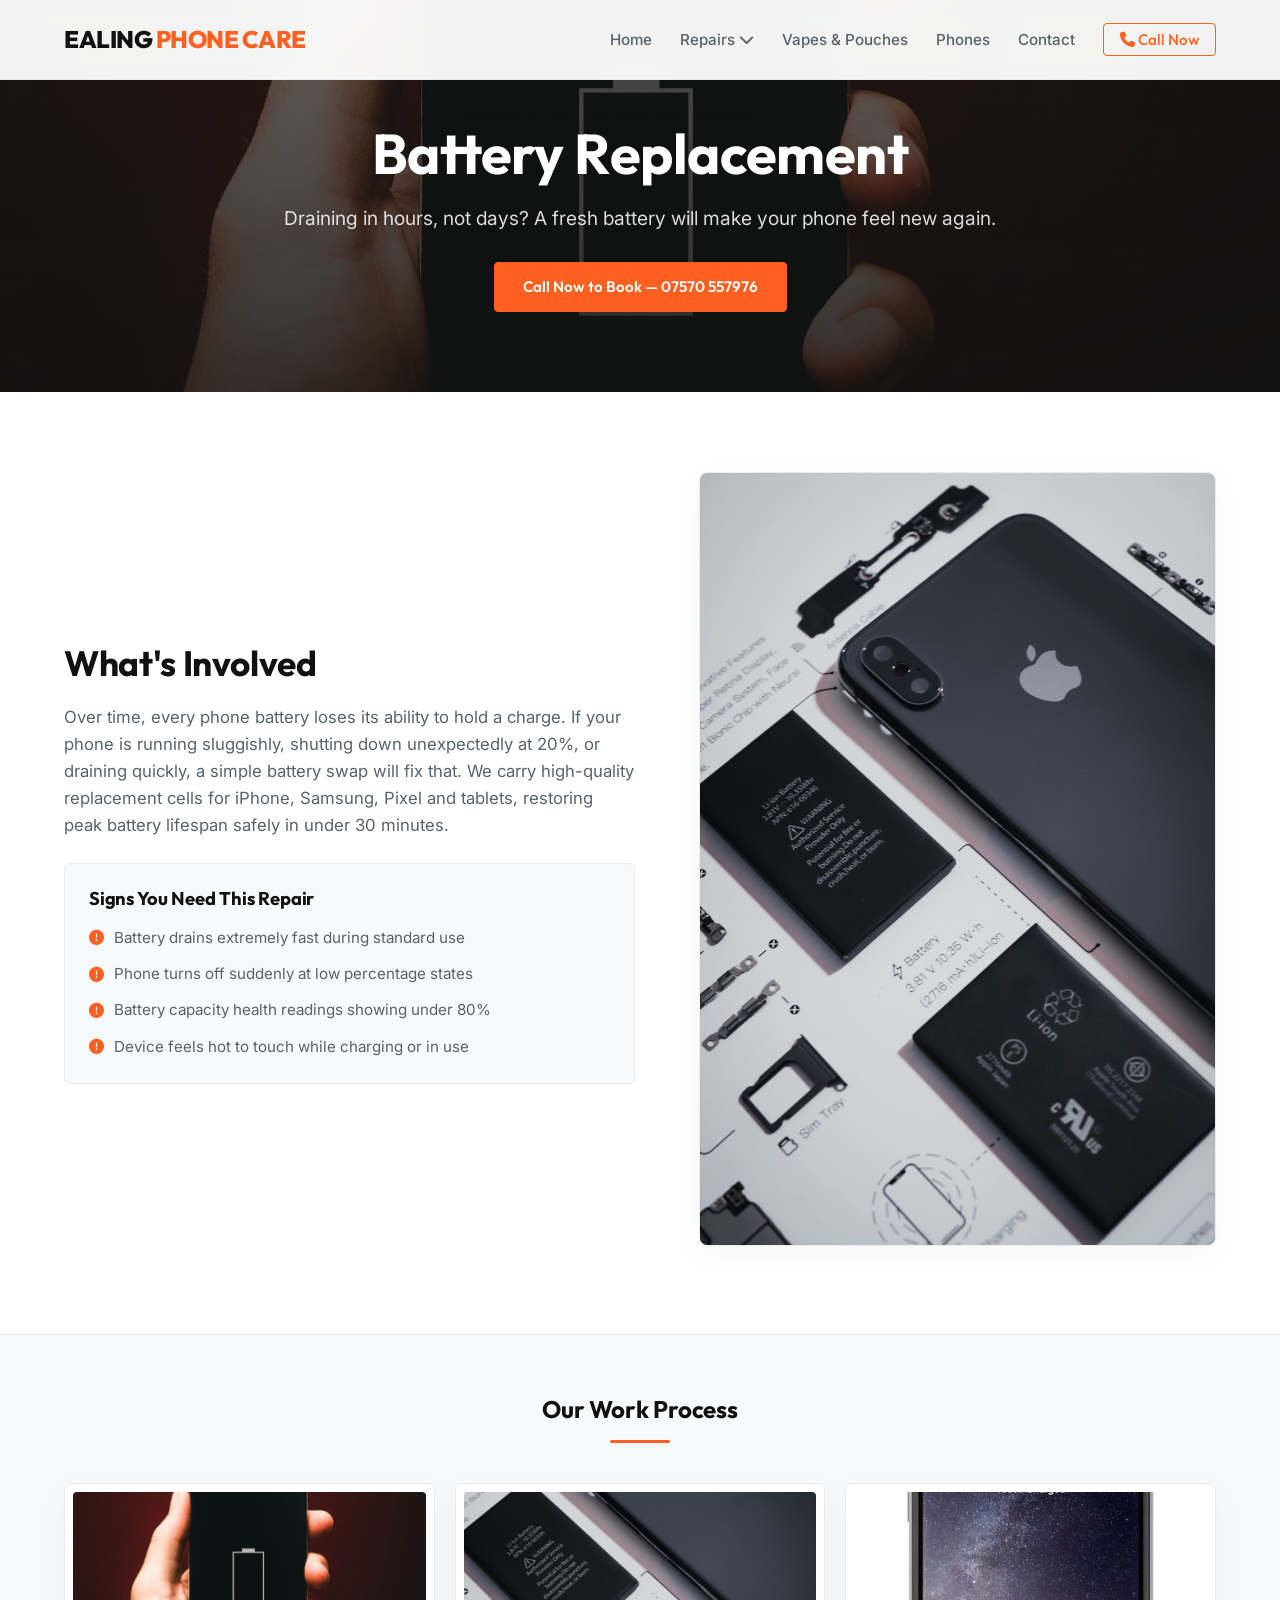
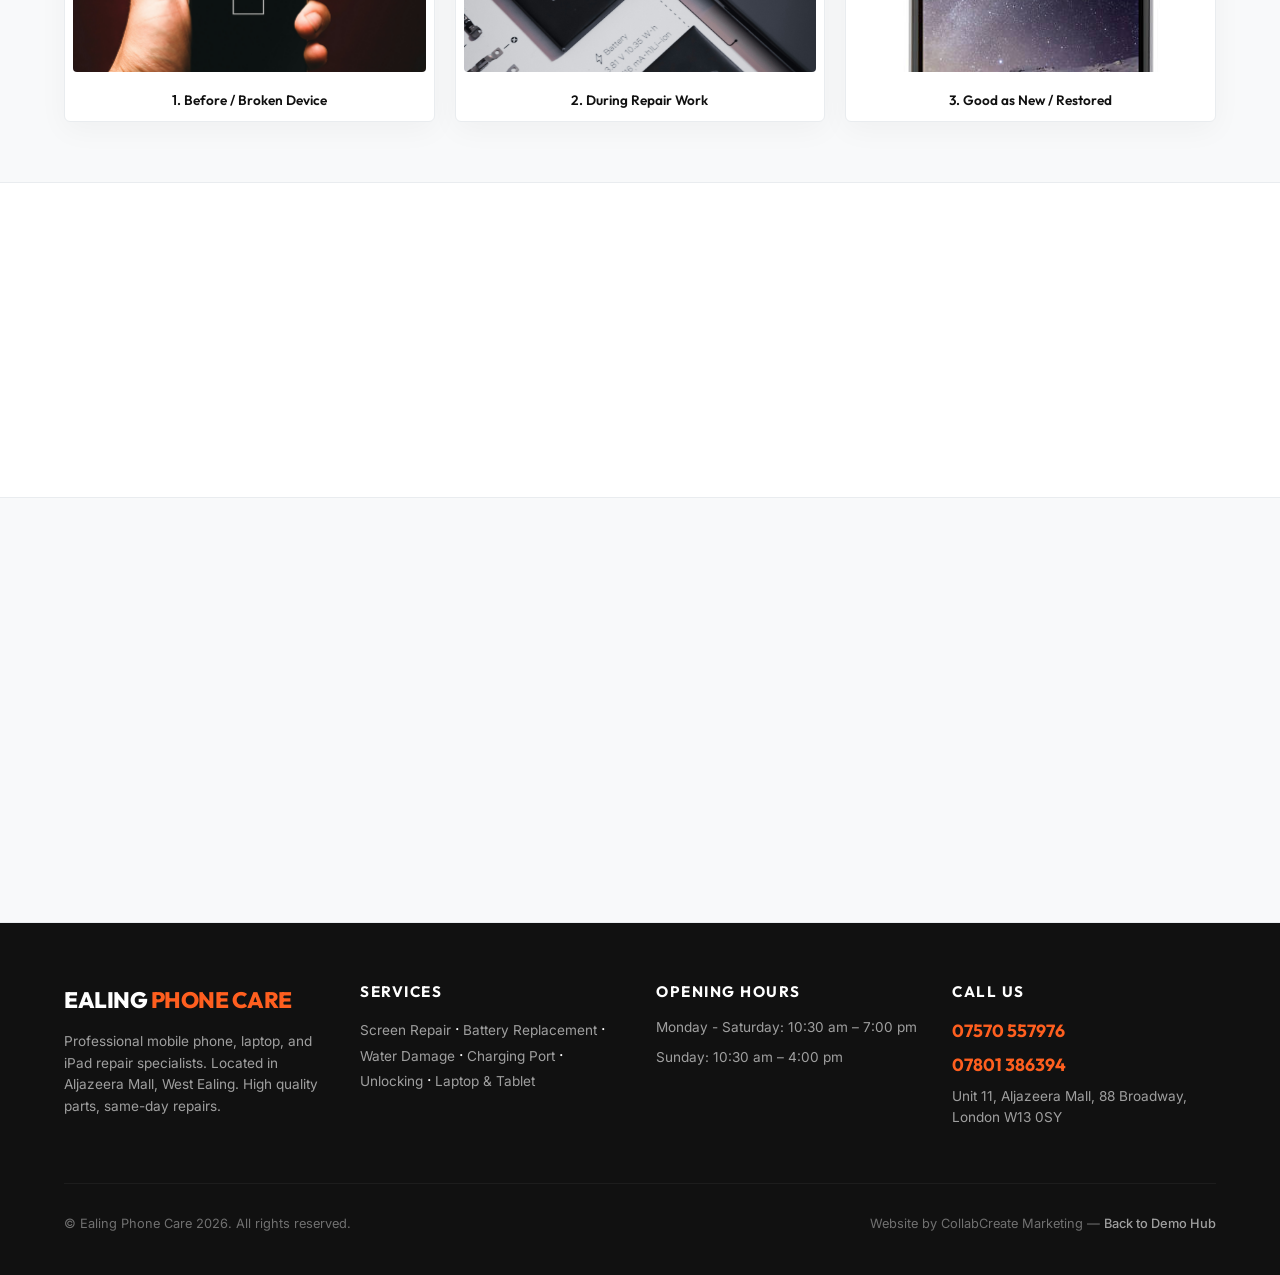
==== battery-replacement.html @ 806cb696 "Initial commit" ====
<!DOCTYPE html>
<html lang="en">
<head>
    <meta charset="UTF-8">
    <meta name="viewport" content="width=device-width, initial-scale=1.0">
    <title>Battery Replacement | Ealing Phone Care West Ealing</title>
    <meta name="description" content="Draining in hours, not days? A fresh battery will make your phone feel new again.">
    <!-- Google Fonts -->
    <link href="https://fonts.googleapis.com/css2?family=Outfit:wght@300;400;500;600;700;800&family=Inter:wght@300;400;500;600;700&display=swap" rel="stylesheet">
    <!-- FontAwesome Icons -->
    <link rel="stylesheet" href="https://cdnjs.cloudflare.com/ajax/libs/font-awesome/6.4.0/css/all.min.css">
    <!-- CSS Stylesheet -->
    <link rel="stylesheet" href="style.css">
</head>
<body>
    <!-- Sticky Navigation Bar -->
    <nav class="navbar">
        <div class="container nav-container">
            <a href="index.html" class="logo">EALING <span class="primary-text">PHONE CARE</span></a>
            <ul class="nav-links" id="navLinks">
                <li><a href="index.html">Home</a></li>
                <li class="dropdown">
                    <a href="#" class="dropdown-trigger">Repairs <i class="fa-solid fa-chevron-down"></i></a>
                    <ul class="dropdown-menu">
                        <li><a href="screen-repair.html">Screen Repair</a></li>
                        <li><a href="battery-replacement.html">Battery Replacement</a></li>
                        <li><a href="water-damage.html">Water Damage</a></li>
                        <li><a href="charging-port.html">Charging Port Repair</a></li>
                        <li><a href="phone-unlocking.html">Phone Unlocking</a></li>
                        <li><a href="laptop-tablet.html">Laptop &amp; Tablet Repair</a></li>
                    </ul>
                </li>
                <li><a href="vapes-pouches.html">Vapes &amp; Pouches</a></li>
                <li><a href="phones-in-store.html">Phones</a></li>
                <li><a href="contact.html">Contact</a></li>
                <li><a href="tel:07570557976" class="btn-nav-cta"><i class="fa-solid fa-phone"></i> Call Now</a></li>
            </ul>
            <div class="hamburger" id="hamburger">
                <i class="fa-solid fa-bars"></i>
            </div>
        </div>
    </nav>

    <!-- Service Hero -->
    <section class="service-hero" style="background-image: linear-gradient(rgba(17, 17, 17, 0.65), rgba(17, 17, 17, 0.85)), url('Battery dead image 1.jpg');">
        <div class="container text-center reveal">
            <h1>Battery Replacement</h1>
            <p>Draining in hours, not days? A fresh battery will make your phone feel new again.</p>
            <a href="tel:07570557976" class="btn btn-primary">Call Now to Book — 07570 557976</a>
        </div>
    </section>

    <!-- What's Involved -->
    <section class="service-details">
        <div class="container details-grid">
            <div class="details-text reveal">
                <h2>What's Involved</h2>
                <p>Over time, every phone battery loses its ability to hold a charge. If your phone is running sluggishly, shutting down unexpectedly at 20%, or draining quickly, a simple battery swap will fix that. We carry high-quality replacement cells for iPhone, Samsung, Pixel and tablets, restoring peak battery lifespan safely in under 30 minutes.</p>
                
                <div class="symptoms-box">
                    <h3>Signs You Need This Repair</h3>
                    <ul class="symptoms-list">
                        <li><i class='fa-solid fa-circle-exclamation'></i> Battery drains extremely fast during standard use</li><li><i class='fa-solid fa-circle-exclamation'></i> Phone turns off suddenly at low percentage states</li><li><i class='fa-solid fa-circle-exclamation'></i> Battery capacity health readings showing under 80%</li><li><i class='fa-solid fa-circle-exclamation'></i> Device feels hot to touch while charging or in use</li>
                    </ul>
                </div>
            </div>
            <div class="details-image reveal">
                <img src="Battery replacment page 2.jpg" alt="Technician working on device" class="in-process-img">
            </div>
        </div>
    </section>

    <!-- Gallery Row -->
    <section class="service-gallery">
        <div class="container">
            <div class="section-header text-center reveal">
                <h2>Our Work Process</h2>
                <div class="accent-divider"></div>
            </div>
            <div class="gallery-row reveal">
                <div class="gallery-item-wrapper" onclick="openLightbox('Battery dead image 1.jpg', 'Initial Diagnosis State')">
                    <img src="Battery dead image 1.jpg" alt="Before repair">
                    <span>1. Before / Broken Device</span>
                </div>
                <div class="gallery-item-wrapper" onclick="openLightbox('Battery replacment page 2.jpg', 'Repair Work In Progress')">
                    <img src="Battery replacment page 2.jpg" alt="During repair">
                    <span>2. During Repair Work</span>
                </div>
                <div class="gallery-item-wrapper" onclick="openLightbox('Battery fixed 100 percent.jpg', 'Final Repaired Device')">
                    <img src="Battery fixed 100 percent.jpg" alt="After repair">
                    <span>3. Good as New / Restored</span>
                </div>
            </div>
        </div>
    </section>

    <!-- CTA Section -->
    <section class="service-cta text-center reveal">
        <div class="container">
            <h2>Don't Wait — Get It Fixed Today</h2>
            <p>Most Battery Replacement repairs are completed the same day. Walk in or call ahead to check availability.</p>
            <a href="tel:07570557976" class="btn btn-primary">Call 07570 557976</a>
        </div>
    </section>

    <!-- Related Services -->
    <section class="related-services">
        <div class="container">
            <div class="section-header text-center reveal">
                <h2>Other Repairs We Do</h2>
                <div class="accent-divider"></div>
            </div>
            <div class="related-grid reveal">
                <div class="related-card">
                    <h3>Screen Repair</h3>
                    <p>Shattered glass or dead pixel replacement panel swaps.</p>
                    <a href="screen-repair.html" class="learn-more">Learn More &rarr;</a>
                </div>
                <div class="related-card">
                    <h3>Battery Replacement</h3>
                    <p>Restore charge lifespan back to original full day limits.</p>
                    <a href="battery-replacement.html" class="learn-more">Learn More &rarr;</a>
                </div>
                <div class="related-card">
                    <h3>Charging Port Repair</h3>
                    <p>Resolve bad connectors or charger cords slipping free.</p>
                    <a href="charging-port.html" class="learn-more">Learn More &rarr;</a>
                </div>
            </div>
        </div>
    </section>
    
    <!-- Shared Footer -->
    <footer class="footer">
        <div class="container">
            <div class="footer-grid">
                <div class="footer-brand">
                    <a href="index.html" class="footer-logo">EALING <span class="primary-text">PHONE CARE</span></a>
                    <p>Professional mobile phone, laptop, and iPad repair specialists. Located in Aljazeera Mall, West Ealing. High quality parts, same-day repairs.</p>
                </div>
                <div class="footer-links">
                    <h4>Services</h4>
                    <p>
                        <a href="screen-repair.html">Screen Repair</a> &middot; 
                        <a href="battery-replacement.html">Battery Replacement</a> &middot; 
                        <a href="water-damage.html">Water Damage</a> &middot; 
                        <a href="charging-port.html">Charging Port</a> &middot; 
                        <a href="phone-unlocking.html">Unlocking</a> &middot; 
                        <a href="laptop-tablet.html">Laptop &amp; Tablet</a>
                    </p>
                </div>
                <div class="footer-hours">
                    <h4>Opening Hours</h4>
                    <ul>
                        <li>Monday - Saturday: 10:30 am &ndash; 7:00 pm</li>
                        <li>Sunday: 10:30 am &ndash; 4:00 pm</li>
                    </ul>
                </div>
                <div class="footer-contact">
                    <h4>Call us</h4>
                    <p class="phone-num"><a href="tel:07570557976">07570 557976</a></p>
                    <p class="phone-num" style="margin-top: 5px;"><a href="tel:07801386394">07801 386394</a></p>
                    <p class="address-text">Unit 11, Aljazeera Mall, 88 Broadway, London W13 0SY</p>
                </div>
            </div>
            <div class="footer-bottom">
                <p>&copy; Ealing Phone Care 2026. All rights reserved.</p>
                <p class="agency-credit">Website by CollabCreate Marketing &mdash; <a href="http://localhost:8080/index.html">Back to Demo Hub</a></p>
            </div>
        </div>
    </footer>

    <!-- Lightbox Modal -->
    <div id="lightbox" class="lightbox" onclick="closeLightbox()">
        <span class="lightbox-close" onclick="closeLightbox()">&times;</span>
        <img id="lightbox-img" class="lightbox-content" src="" alt="Enlarged gallery view">
        <div id="lightbox-caption" class="lightbox-caption"></div>
    </div>

    <!-- Core JavaScript -->
    <script>
        // Hamburger toggle
        const hamburger = document.getElementById('hamburger');
        const navLinks = document.getElementById('navLinks');
        
        hamburger.addEventListener('click', () => {
            navLinks.classList.toggle('active');
            hamburger.querySelector('i').classList.toggle('fa-bars');
            hamburger.querySelector('i').classList.toggle('fa-xmark');
        });

        // Intersection Observer Scroll Animations
        const revealElements = document.querySelectorAll('.reveal');
        const observer = new IntersectionObserver((entries, obs) => {
            entries.forEach(entry => {
                if (entry.isIntersecting) {
                    entry.target.classList.add('active');
                    obs.unobserve(entry.target);
                }
            });
        }, { threshold: 0.15 });
        revealElements.forEach(el => observer.observe(el));

        // Lightbox functionality
        function openLightbox(src, caption) {
            const lightbox = document.getElementById('lightbox');
            const img = document.getElementById('lightbox-img');
            const cap = document.getElementById('lightbox-caption');
            
            img.src = src;
            cap.innerHTML = caption;
            lightbox.classList.add('active');
            
            document.body.style.overflow = 'hidden';
        }

        function closeLightbox() {
            const lightbox = document.getElementById('lightbox');
            lightbox.classList.remove('active');
            document.body.style.overflow = '';
        }
    </script>
</body>
</html>
---- style.css ----
/* CCM Tech Repair Site Stylesheet */
:root {
    --bg-main: #ffffff;
    --bg-card: #ffffff;
    --bg-alternate: #f8f9fa;
    --text-main: #111111;
    --text-muted: #5a626a;
    --border-color: #e9ecef;
    --primary: #ff5f1f; /* Brand Custom Orange */
    --primary-hover: #e04f10;
    --primary-glow: rgba(255, 95, 31, 0.15);
    --shadow: 0 8px 30px rgba(0, 0, 0, 0.04);
    --font-sans: 'Inter', sans-serif;
    --font-heading: 'Outfit', sans-serif;
    --nav-height: 80px;
}

/* Global Reset */
* {
    margin: 0;
    padding: 0;
    box-sizing: border-box;
}

html, body {
    width: 100%;
    overflow-x: hidden;
    background-color: var(--bg-main);
    color: var(--text-main);
    font-family: var(--font-sans);
    line-height: 1.6;
    scroll-behavior: smooth;
}

/* Layout Utilities */
.container {
    max-width: 1200px;
    margin: 0 auto;
    padding: 0 24px;
    width: 100%;
}

.text-center {
    text-align: center;
}

.primary-text {
    color: var(--primary);
}

.accent-divider {
    width: 60px;
    height: 3px;
    background-color: var(--primary);
    margin: 16px auto 0;
    border-radius: 2px;
}

.section-subtitle {
    display: inline-block;
    font-family: var(--font-heading);
    font-size: 0.8rem;
    font-weight: 700;
    text-transform: uppercase;
    letter-spacing: 3px;
    color: var(--primary);
    margin-bottom: 12px;
}

/* Typography */
h1, h2, h3, h4 {
    font-family: var(--font-heading);
    font-weight: 700;
    letter-spacing: -0.01em;
    line-height: 1.2;
}

/* Scroll Animations */
.reveal {
    opacity: 0;
    transform: translateY(30px);
    transition: all 0.8s cubic-bezier(0.16, 1, 0.3, 1);
}

.reveal.active {
    opacity: 1;
    transform: translateY(0);
}

/* Buttons */
.btn {
    display: inline-flex;
    align-items: center;
    justify-content: center;
    gap: 10px;
    padding: 12px 28px;
    font-family: var(--font-heading);
    font-size: 0.95rem;
    font-weight: 600;
    text-decoration: none;
    border-radius: 4px;
    transition: all 0.3s ease;
    cursor: pointer;
}

.btn-primary {
    background-color: var(--primary);
    color: #ffffff;
    border: 1px solid var(--primary);
}

.btn-primary:hover {
    background-color: var(--primary-hover);
    border-color: var(--primary-hover);
    transform: translateY(-2px);
    box-shadow: 0 8px 20px var(--primary-glow);
}

.btn-outline {
    background-color: transparent;
    color: var(--text-main);
    border: 1px solid var(--border-color);
}

.btn-outline:hover {
    background-color: var(--bg-alternate);
    border-color: var(--primary);
    color: var(--primary);
    transform: translateY(-2px);
}

/* Navigation Bar */
.navbar {
    position: fixed;
    top: 0;
    left: 0;
    width: 100%;
    height: var(--nav-height);
    background-color: rgba(255, 255, 255, 0.95);
    backdrop-filter: blur(8px);
    -webkit-backdrop-filter: blur(8px);
    border-bottom: 1px solid var(--border-color);
    z-index: 1000;
    display: flex;
    align-items: center;
}

.nav-container {
    display: flex;
    justify-content: space-between;
    align-items: center;
}

.logo {
    font-family: var(--font-heading);
    font-size: 1.5rem;
    font-weight: 800;
    color: var(--text-main);
    text-decoration: none;
    letter-spacing: -0.5px;
}

.nav-links {
    display: flex;
    align-items: center;
    list-style: none;
    gap: 28px;
}

.nav-links a {
    color: var(--text-muted);
    text-decoration: none;
    font-size: 0.95rem;
    font-weight: 500;
    transition: color 0.3s ease;
}

.nav-links a:hover {
    color: var(--text-main);
}

.btn-nav-cta {
    background-color: transparent;
    color: var(--primary) !important;
    border: 1px solid var(--primary);
    padding: 6px 16px;
    border-radius: 4px;
    font-family: var(--font-heading);
    font-size: 0.85rem;
    font-weight: 600;
}

.btn-nav-cta:hover {
    background-color: var(--primary);
    color: #ffffff !important;
}

.hamburger {
    display: none;
    color: var(--text-main);
    font-size: 1.4rem;
    cursor: pointer;
}

/* Dropdown Menu */
.dropdown {
    position: relative;
}

.dropdown-menu {
    display: none;
    position: absolute;
    top: 100%;
    left: 0;
    background-color: var(--bg-card);
    border: 1px solid var(--border-color);
    box-shadow: var(--shadow);
    list-style: none;
    min-width: 220px;
    border-radius: 4px;
    padding: 10px 0;
    z-index: 100;
}

.dropdown-menu li a {
    display: block;
    padding: 10px 20px;
    color: var(--text-main);
    font-size: 0.9rem;
    text-transform: none;
    letter-spacing: normal;
}

.dropdown-menu li a:hover {
    background-color: var(--bg-alternate);
    color: var(--primary);
}

.dropdown:hover .dropdown-menu {
    display: block;
}

/* Hero Section */
.hero {
    padding: calc(var(--nav-height) + 60px) 0 80px;
    background-size: cover;
    background-position: center;
    position: relative;
}

.hero-grid {
    display: grid;
    grid-template-columns: 1.1fr 0.9fr;
    gap: 48px;
    align-items: center;
}

.hero-content .eyebrow {
    font-family: var(--font-heading);
    color: var(--primary);
    font-size: 0.8rem;
    font-weight: 700;
    text-transform: uppercase;
    letter-spacing: 3px;
    margin-bottom: 20px;
    display: block;
}

.hero h1 {
    font-size: 3.8rem;
    margin-bottom: 20px;
    color: var(--text-main);
}

.hero-tagline {
    font-size: 1.15rem;
    color: var(--text-muted);
    margin-bottom: 32px;
}

.hero-btns {
    display: flex;
    gap: 16px;
    margin-bottom: 32px;
}

.walk-ins-tag {
    display: flex;
    flex-wrap: wrap;
    gap: 12px;
}

.badge {
    display: inline-flex;
    align-items: center;
    gap: 6px;
    background-color: var(--bg-alternate);
    border: 1px solid var(--border-color);
    color: var(--text-muted);
    padding: 6px 12px;
    border-radius: 4px;
    font-size: 0.8rem;
    font-weight: 600;
}

.badge i {
    color: var(--primary);
}

.hero-image-wrapper {
    position: relative;
    width: 100%;
}

.hero-image-frame {
    position: relative;
    border: 1px solid var(--border-color);
    padding: 10px;
    border-radius: 8px;
    background-color: var(--bg-card);
    box-shadow: var(--shadow);
    cursor: pointer;
    overflow: hidden;
}

.hero-image {
    width: 100%;
    border-radius: 4px;
    display: block;
    object-fit: cover;
    aspect-ratio: 4/5;
    transition: transform 0.5s ease;
}

.hero-image-frame:hover .hero-image {
    transform: scale(1.02);
}

.frame-overlay {
    position: absolute;
    top: 10px;
    left: 10px;
    right: 10px;
    bottom: 10px;
    background-color: rgba(17, 17, 17, 0.85);
    display: flex;
    flex-direction: column;
    align-items: center;
    justify-content: center;
    gap: 10px;
    color: #ffffff;
    opacity: 0;
    transition: opacity 0.3s ease;
    border-radius: 4px;
}

.hero-image-frame:hover .frame-overlay {
    opacity: 1;
}

.frame-overlay i {
    font-size: 1.8rem;
    color: var(--primary);
}

.frame-overlay span {
    font-family: var(--font-heading);
    font-size: 0.8rem;
    font-weight: 600;
    text-transform: uppercase;
    letter-spacing: 1.5px;
}

/* Services Grid on Home */
.services {
    padding: 80px 0;
    background-color: var(--bg-alternate);
    border-top: 1px solid var(--border-color);
    border-bottom: 1px solid var(--border-color);
}

.services .section-header {
    margin-bottom: 48px;
}

.services .subheading {
    color: var(--text-muted);
    font-size: 1.05rem;
    margin-top: 8px;
}

.services-grid {
    display: grid;
    grid-template-columns: repeat(3, 1fr);
    gap: 24px;
}

.service-card-link {
    text-decoration: none;
}

.service-card {
    height: 280px;
    border-radius: 8px;
    background-size: cover;
    background-position: center;
    position: relative;
    overflow: hidden;
    display: flex;
    align-items: flex-end;
    transition: transform 0.3s ease, box-shadow 0.3s ease;
}

.service-card:hover {
    transform: translateY(-4px);
    box-shadow: 0 12px 30px rgba(0, 0, 0, 0.15);
}

.card-content {
    padding: 24px;
    color: #ffffff;
    width: 100%;
    z-index: 2;
}

.service-card h3 {
    font-size: 1.4rem;
    margin-bottom: 6px;
    color: #ffffff;
}

.service-card p {
    font-size: 0.85rem;
    color: rgba(255, 255, 255, 0.8);
    margin-bottom: 12px;
}

.learn-more {
    font-family: var(--font-heading);
    font-size: 0.85rem;
    font-weight: 600;
    color: var(--primary);
}

/* Why Us Section */
.why-us {
    padding: 80px 0;
}

.why-us-grid {
    display: grid;
    grid-template-columns: repeat(3, 1fr);
    gap: 32px;
    margin-top: 48px;
}

.why-card {
    background-color: var(--bg-card);
    border: 1px solid var(--border-color);
    border-radius: 8px;
    padding: 32px;
    box-shadow: var(--shadow);
}

.why-icon {
    font-size: 2.2rem;
    color: var(--primary);
    margin-bottom: 20px;
}

.why-card h3 {
    font-size: 1.25rem;
    margin-bottom: 12px;
}

.why-card p {
    color: var(--text-muted);
    font-size: 0.9rem;
}

/* Vapes Teaser */
.vapes-teaser {
    padding: 80px 0;
    background-color: var(--bg-alternate);
    border-top: 1px solid var(--border-color);
    border-bottom: 1px solid var(--border-color);
}

.vapes-teaser-grid {
    display: grid;
    grid-template-columns: 1.1fr 0.9fr;
    gap: 48px;
    align-items: center;
}

.vapes-teaser-content h2 {
    font-size: 2.5rem;
    margin-bottom: 16px;
}

.vapes-teaser-content p {
    color: var(--text-muted);
    margin-bottom: 24px;
    font-size: 1.05rem;
}

.disclaimer-text {
    font-size: 0.75rem;
    color: var(--text-muted);
    margin-top: 16px;
}

.teaser-brand-img {
    width: 45%;
    max-width: 180px;
    border-radius: 8px;
    border: 1px solid var(--border-color);
    box-shadow: var(--shadow);
}

.vape-brand-anchors {
    display: flex;
    justify-content: center;
    gap: 20px;
}

/* Phones Teaser */
.phones-teaser {
    padding: 80px 0;
}

.phones-teaser-grid {
    display: grid;
    grid-template-columns: 1fr 1fr;
    gap: 48px;
    align-items: center;
}

.phones-teaser-content h2 {
    font-size: 2.5rem;
    margin-bottom: 16px;
}

.phones-teaser-content p {
    color: var(--text-muted);
    margin-bottom: 24px;
    font-size: 1.05rem;
}

.phone-anchors-grid {
    display: grid;
    grid-template-columns: repeat(3, 1fr);
    gap: 16px;
}

.phone-item-card {
    text-align: center;
    background-color: var(--bg-alternate);
    border: 1px solid var(--border-color);
    padding: 16px;
    border-radius: 8px;
}

.phone-item-card img {
    width: 100%;
    height: auto;
    max-height: 120px;
    object-fit: contain;
    margin-bottom: 10px;
}

.phone-item-card span {
    font-family: var(--font-heading);
    font-size: 0.8rem;
    font-weight: 600;
}

/* Reviews on Home */
.reviews {
    padding: 80px 0;
    background-color: var(--bg-alternate);
    border-top: 1px solid var(--border-color);
    border-bottom: 1px solid var(--border-color);
}

.reviews-grid {
    display: grid;
    grid-template-columns: repeat(3, 1fr);
    gap: 24px;
    margin-top: 40px;
}

.review-card {
    background-color: var(--bg-card);
    border: 1px solid var(--border-color);
    padding: 32px;
    border-radius: 6px;
    box-shadow: var(--shadow);
    display: flex;
    flex-direction: column;
    justify-content: space-between;
}

.review-card .review-text {
    font-style: italic;
    font-size: 0.95rem;
    color: var(--text-muted);
    margin-bottom: 20px;
}

.review-author {
    font-family: var(--font-heading);
    font-weight: 600;
    font-size: 0.85rem;
    display: flex;
    justify-content: space-between;
    align-items: center;
}

.stars {
    color: #ffb400;
    font-size: 0.8rem;
}

/* Final CTA */
.final-cta {
    padding: 100px 0;
    background-size: cover;
    background-position: center;
    color: #ffffff;
}

.final-cta h2 {
    font-size: 3rem;
    margin-bottom: 16px;
    color: #ffffff;
}

.final-cta p {
    font-size: 1.15rem;
    color: rgba(255, 255, 255, 0.85);
    margin-bottom: 30px;
}

.btn-large {
    padding: 14px 40px;
    font-size: 1.1rem;
}

/* Service Page Styling */
.service-hero {
    padding: 120px 0 80px;
    background-size: cover;
    background-position: center;
    color: #ffffff;
}

.service-hero h1 {
    font-size: 3.5rem;
    color: #ffffff;
    margin-bottom: 16px;
}

.service-hero p {
    font-size: 1.2rem;
    color: rgba(255, 255, 255, 0.85);
    margin-bottom: 28px;
}

.details-grid {
    display: grid;
    grid-template-columns: 1.05fr 0.95fr;
    gap: 64px;
    align-items: center;
}

.service-details {
    padding: 80px 0;
}

.details-text h2 {
    font-size: 2.2rem;
    margin-bottom: 20px;
}

.details-text p {
    color: var(--text-muted);
    font-size: 1.05rem;
    margin-bottom: 24px;
}

.symptoms-box {
    background-color: var(--bg-alternate);
    border: 1px solid var(--border-color);
    padding: 24px;
    border-radius: 6px;
}

.symptoms-box h3 {
    font-size: 1.15rem;
    margin-bottom: 16px;
}

.symptoms-list {
    list-style: none;
    display: flex;
    flex-direction: column;
    gap: 12px;
}

.symptoms-list li {
    font-size: 0.95rem;
    color: var(--text-muted);
    display: flex;
    align-items: center;
    gap: 10px;
}

.symptoms-list li i {
    color: var(--primary);
}

.in-process-img {
    width: 100%;
    border-radius: 8px;
    border: 1px solid var(--border-color);
    box-shadow: var(--shadow);
}

.service-gallery {
    padding: 60px 0;
    background-color: var(--bg-alternate);
    border-top: 1px solid var(--border-color);
    border-bottom: 1px solid var(--border-color);
}

.gallery-row {
    display: grid;
    grid-template-columns: repeat(auto-fit, minmax(250px, 1fr));
    gap: 20px;
    margin-top: 40px;
}

.gallery-item-wrapper {
    background-color: var(--bg-card);
    border: 1px solid var(--border-color);
    border-radius: 6px;
    padding: 8px;
    cursor: pointer;
    text-align: center;
    box-shadow: var(--shadow);
}

.gallery-item-wrapper img {
    width: 100%;
    height: 180px;
    object-fit: cover;
    border-radius: 4px;
    margin-bottom: 8px;
}

.gallery-item-wrapper span {
    font-family: var(--font-heading);
    font-size: 0.85rem;
    font-weight: 600;
}

.service-cta {
    padding: 80px 0;
}

.service-cta h2 {
    font-size: 2.2rem;
    margin-bottom: 12px;
}

.service-cta p {
    color: var(--text-muted);
    margin-bottom: 24px;
}

.related-services {
    padding: 80px 0;
    background-color: var(--bg-alternate);
    border-top: 1px solid var(--border-color);
}

.related-grid {
    display: grid;
    grid-template-columns: repeat(3, 1fr);
    gap: 24px;
    margin-top: 40px;
}

.related-card {
    background-color: var(--bg-card);
    border: 1px solid var(--border-color);
    padding: 28px;
    border-radius: 6px;
    box-shadow: var(--shadow);
}

.related-card h3 {
    font-size: 1.2rem;
    margin-bottom: 10px;
}

.related-card p {
    font-size: 0.85rem;
    color: var(--text-muted);
    margin-bottom: 16px;
}

/* Page Hero Template */
.page-hero {
    padding: calc(var(--nav-height) + 40px) 0 40px;
    border-bottom: 1px solid var(--border-color);
    background-color: var(--bg-alternate);
}

.page-hero h1 {
    font-size: 3rem;
    margin-bottom: 8px;
}

.page-hero p {
    font-size: 1.1rem;
    color: var(--text-muted);
}

/* Vapes Page Specific */
.pouches-section, .vapes-section {
    padding: 80px 0;
}

.pouches-section {
    border-bottom: 1px solid var(--border-color);
}

.pouches-grid {
    display: grid;
    grid-template-columns: repeat(5, 1fr);
    gap: 20px;
    margin-top: 48px;
}

.vapes-grid-two {
    display: grid;
    grid-template-columns: repeat(2, 1fr);
    gap: 24px;
    max-width: 600px;
    margin: 48px auto 0;
}

.brand-card, .brand-card-two {
    background-color: var(--bg-card);
    border: 1px solid var(--border-color);
    padding: 16px;
    border-radius: 8px;
    text-align: center;
    box-shadow: var(--shadow);
}

.brand-card img, .brand-card-two img {
    width: 100%;
    height: 140px;
    object-fit: contain;
    margin-bottom: 12px;
}

.brand-card h3, .brand-card-two h3 {
    font-size: 1rem;
    font-family: var(--font-heading);
    font-weight: 700;
}

.vapes-cta, .phones-cta, .contact-cta {
    padding: 60px 0;
    background-color: var(--bg-alternate);
    border-top: 1px solid var(--border-color);
    border-bottom: 1px solid var(--border-color);
}

/* Phones In Store Page */
.phones-section {
    padding: 80px 0;
}

.intro-paragraph {
    max-width: 700px;
    margin: 0 auto 48px;
    font-size: 1.05rem;
    color: var(--text-muted);
}

.phones-grid {
    display: grid;
    grid-template-columns: repeat(3, 1fr);
    gap: 24px;
}

.phone-product-card {
    background-color: var(--bg-card);
    border: 1px solid var(--border-color);
    padding: 24px;
    border-radius: 8px;
    text-align: center;
    box-shadow: var(--shadow);
}

.phone-product-card img {
    width: 100%;
    height: 180px;
    object-fit: contain;
    margin-bottom: 16px;
}

.phone-product-card h3 {
    font-size: 1.15rem;
    margin-bottom: 8px;
}

.avail-badge {
    display: inline-block;
    font-family: var(--font-heading);
    font-size: 0.75rem;
    font-weight: 700;
    color: var(--primary);
    background-color: var(--primary-glow);
    padding: 4px 12px;
    border-radius: 20px;
}

/* Contact Page Specific */
.contact-details-section {
    padding: 80px 0;
}

.contact-grid-page {
    display: grid;
    grid-template-columns: 1fr 1fr;
    gap: 64px;
    align-items: center;
}

.contact-left-info h2 {
    font-size: 2.5rem;
    margin-bottom: 12px;
}

.phone-large {
    font-family: var(--font-heading);
    font-size: 1.6rem;
    font-weight: 700;
    margin-bottom: 30px;
}

.phone-large a {
    color: var(--primary);
    text-decoration: none;
}

.hours-box h3 {
    font-size: 1.15rem;
    margin-bottom: 16px;
}

.contact-hours-table {
    width: 100%;
    border-collapse: collapse;
}

.contact-hours-table tr {
    border-bottom: 1px solid var(--border-color);
}

.contact-hours-table tr:last-child {
    border-bottom: none;
}

.contact-hours-table td {
    padding: 10px 0;
    font-size: 0.95rem;
    color: var(--text-muted);
}

.contact-hours-table td:last-child {
    text-align: right;
    font-weight: 600;
    color: var(--text-main);
}

.exterior-img-container {
    width: 100%;
}

.exterior-img-style {
    width: 100%;
    max-height: 400px;
    object-fit: contain;
    border-radius: 8px;
    border: 1px solid var(--border-color);
    box-shadow: var(--shadow);
    margin: 0 auto;
    display: block;
}

.map-section {
    padding: 60px 0;
    background-color: var(--bg-alternate);
    border-top: 1px solid var(--border-color);
    border-bottom: 1px solid var(--border-color);
}

.contact-map-wrapper iframe {
    display: block;
    box-shadow: var(--shadow);
    border: 1px solid var(--border-color) !important;
    margin-top: 40px;
}

/* Footer Styling */
.footer {
    padding: 60px 0 40px;
    background-color: #111111;
    color: #ffffff;
    border-top: 1px solid var(--border-color);
}

.footer-grid {
    display: grid;
    grid-template-columns: repeat(4, 1fr);
    gap: 32px;
}

.footer-brand p {
    font-size: 0.85rem;
    color: rgba(255, 255, 255, 0.6);
    margin-top: 12px;
}

.footer-logo {
    font-family: var(--font-heading);
    font-size: 1.4rem;
    font-weight: 800;
    color: #ffffff;
    text-decoration: none;
    letter-spacing: -0.5px;
}

.footer-logo .primary-text {
    color: var(--primary);
}

.footer-links h4, .footer-hours h4, .footer-contact h4 {
    font-size: 0.95rem;
    font-family: var(--font-heading);
    text-transform: uppercase;
    letter-spacing: 1.5px;
    color: #ffffff;
    margin-bottom: 16px;
}

.footer-links p a {
    color: rgba(255, 255, 255, 0.6);
    text-decoration: none;
    font-size: 0.85rem;
    transition: color 0.3s ease;
}

.footer-links p a:hover {
    color: var(--primary);
}

.footer-hours ul {
    list-style: none;
    display: flex;
    flex-direction: column;
    gap: 8px;
    font-size: 0.85rem;
    color: rgba(255, 255, 255, 0.6);
}

.footer-contact p {
    font-size: 0.85rem;
    color: rgba(255, 255, 255, 0.6);
    margin-bottom: 6px;
}

.footer-contact p.phone-num a {
    font-family: var(--font-heading);
    font-weight: 700;
    color: var(--primary);
    font-size: 1.1rem;
    text-decoration: none;
}

.footer-bottom {
    display: flex;
    justify-content: space-between;
    align-items: center;
    border-top: 1px solid rgba(255, 255, 255, 0.05);
    padding-top: 30px;
    margin-top: 48px;
    color: rgba(255, 255, 255, 0.4);
    font-size: 0.8rem;
    flex-wrap: wrap;
    gap: 16px;
}

.agency-credit a {
    color: rgba(255, 255, 255, 0.6);
    text-decoration: none;
    font-weight: 500;
}

.agency-credit a:hover {
    color: var(--primary);
}

/* Lightbox Modal */
.lightbox {
    display: none;
    position: fixed;
    z-index: 2000;
    left: 0;
    top: 0;
    width: 100%;
    height: 100%;
    background-color: rgba(17, 17, 17, 0.95);
    align-items: center;
    justify-content: center;
    flex-direction: column;
}

.lightbox.active {
    display: flex;
}

.lightbox-content {
    margin: auto;
    display: block;
    max-width: 90%;
    max-height: 80vh;
    border-radius: 8px;
    border: 1px solid var(--border-color);
}

.lightbox-caption {
    margin: 15px auto;
    width: 80%;
    text-align: center;
    color: var(--primary);
    font-family: var(--font-heading);
    font-weight: 600;
    font-size: 1.2rem;
}

.lightbox-close {
    position: absolute;
    top: 24px;
    right: 32px;
    color: #ffffff;
    font-size: 2.5rem;
    font-weight: bold;
    cursor: pointer;
}

.lightbox-close:hover {
    color: var(--primary);
}

/* Responsive Rules */
@media (max-width: 992px) {
    h1 { font-size: 2.8rem !important; }
    h2 { font-size: 1.8rem !important; }
    .hero-grid { grid-template-columns: 1fr; text-align: center; }
    .hero-btns { justify-content: center; }
    .walk-ins-tag { justify-content: center; }
    .hero-image-wrapper { max-width: 450px; margin: 0 auto; }
    .services-grid { grid-template-columns: repeat(2, 1fr); }
    .why-us-grid { grid-template-columns: 1fr; gap: 20px; }
    .vapes-teaser-grid, .phones-teaser-grid, .contact-grid-page, .details-grid { grid-template-columns: 1fr; text-align: center; }
    .vape-brand-anchors { justify-content: center; }
    .phone-anchors-grid { max-width: 500px; margin: 0 auto; }
    .reviews-grid, .related-grid, .phones-grid { grid-template-columns: 1fr; }
    .footer-grid { grid-template-columns: repeat(2, 1fr); }
    .pouches-grid { grid-template-columns: repeat(3, 1fr); }
    .exterior-img-style { max-height: 300px; }
}

@media (max-width: 768px) {
    .hamburger { display: block; }
    .nav-links {
        display: none;
        flex-direction: column;
        position: absolute;
        top: var(--nav-height);
        left: 0;
        width: 100%;
        background-color: rgba(255, 255, 255, 0.98);
        border-bottom: 1px solid var(--border-color);
        padding: 30px;
        gap: 20px;
        align-items: center;
        box-shadow: var(--shadow);
    }
    .nav-links.active { display: flex; }
    .dropdown-menu { position: static; box-shadow: none; border: none; text-align: center; display: block; padding: 0; }
    .dropdown:hover .dropdown-menu { display: block; }
    .footer-grid { grid-template-columns: 1fr; text-align: center; }
    .footer-hours ul { align-items: center; }
    .footer-bottom { flex-direction: column; text-align: center; }
    .pouches-grid { grid-template-columns: repeat(2, 1fr); }
}
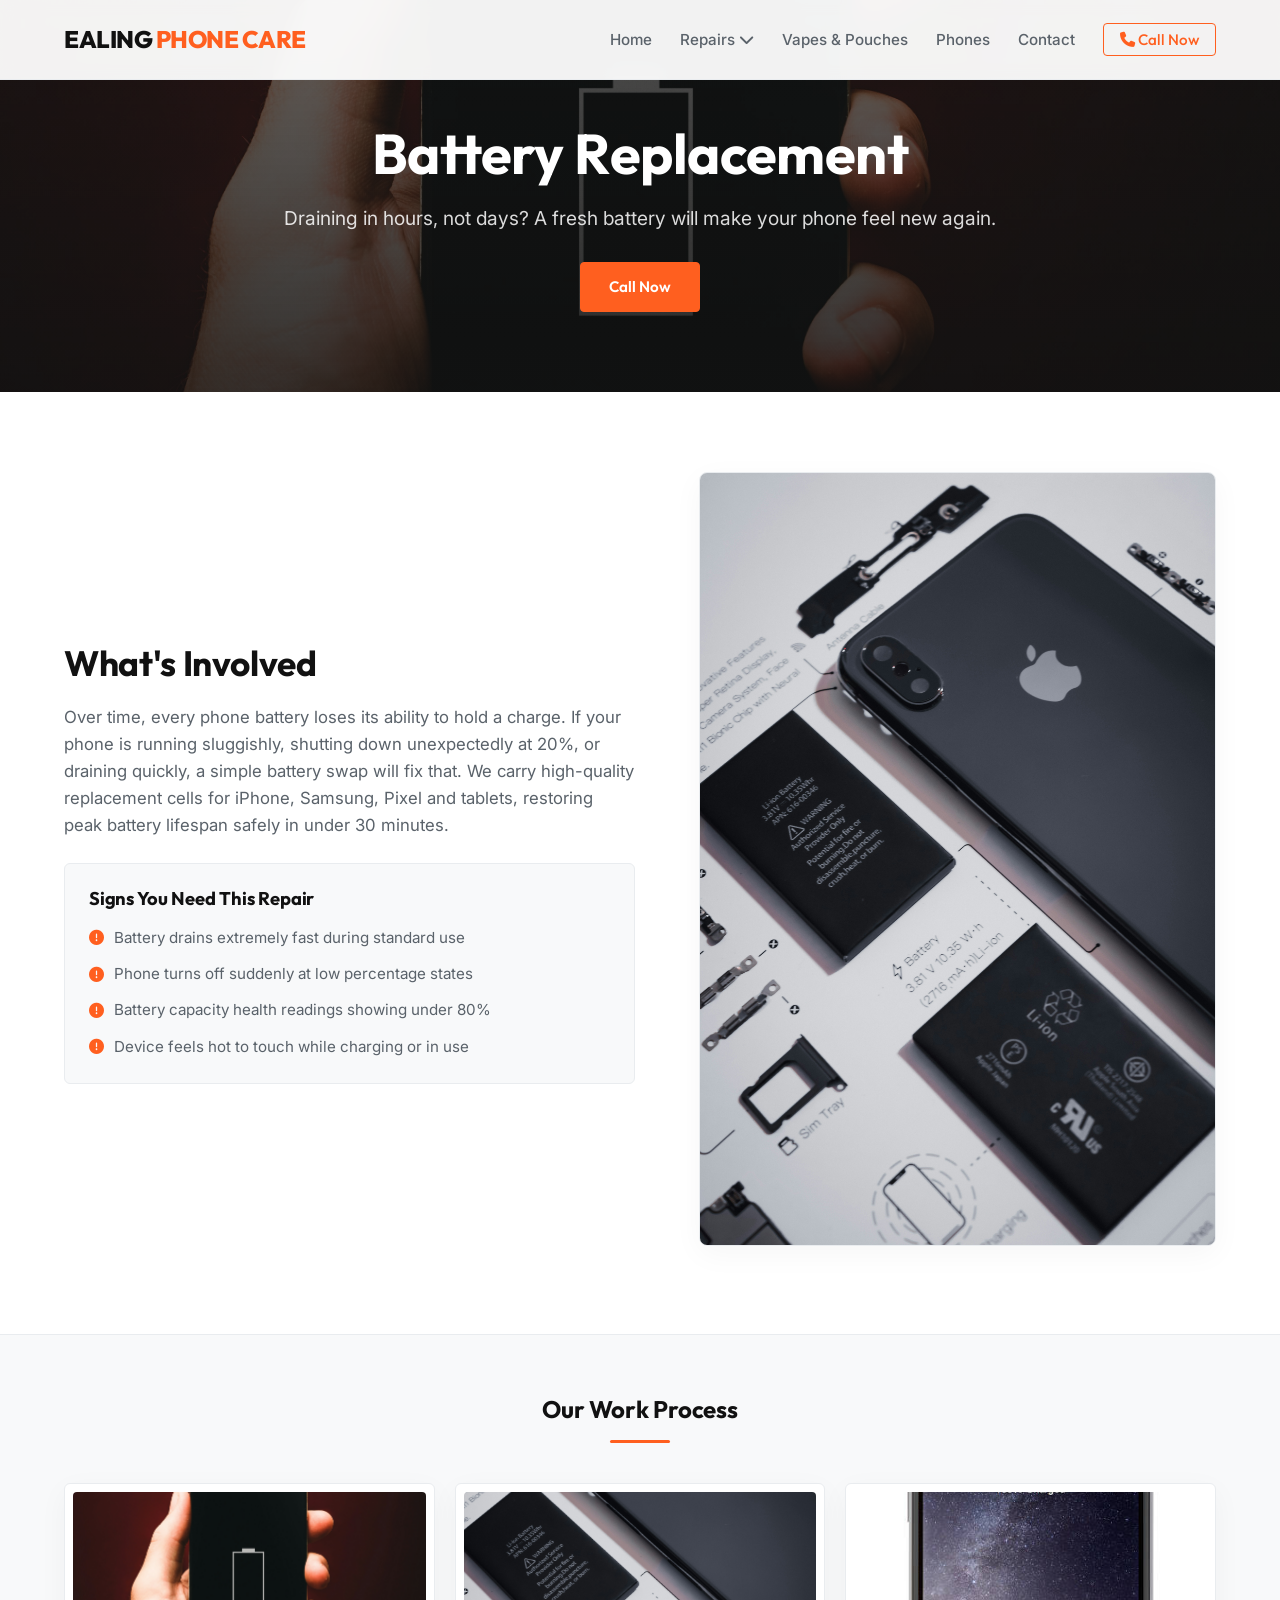
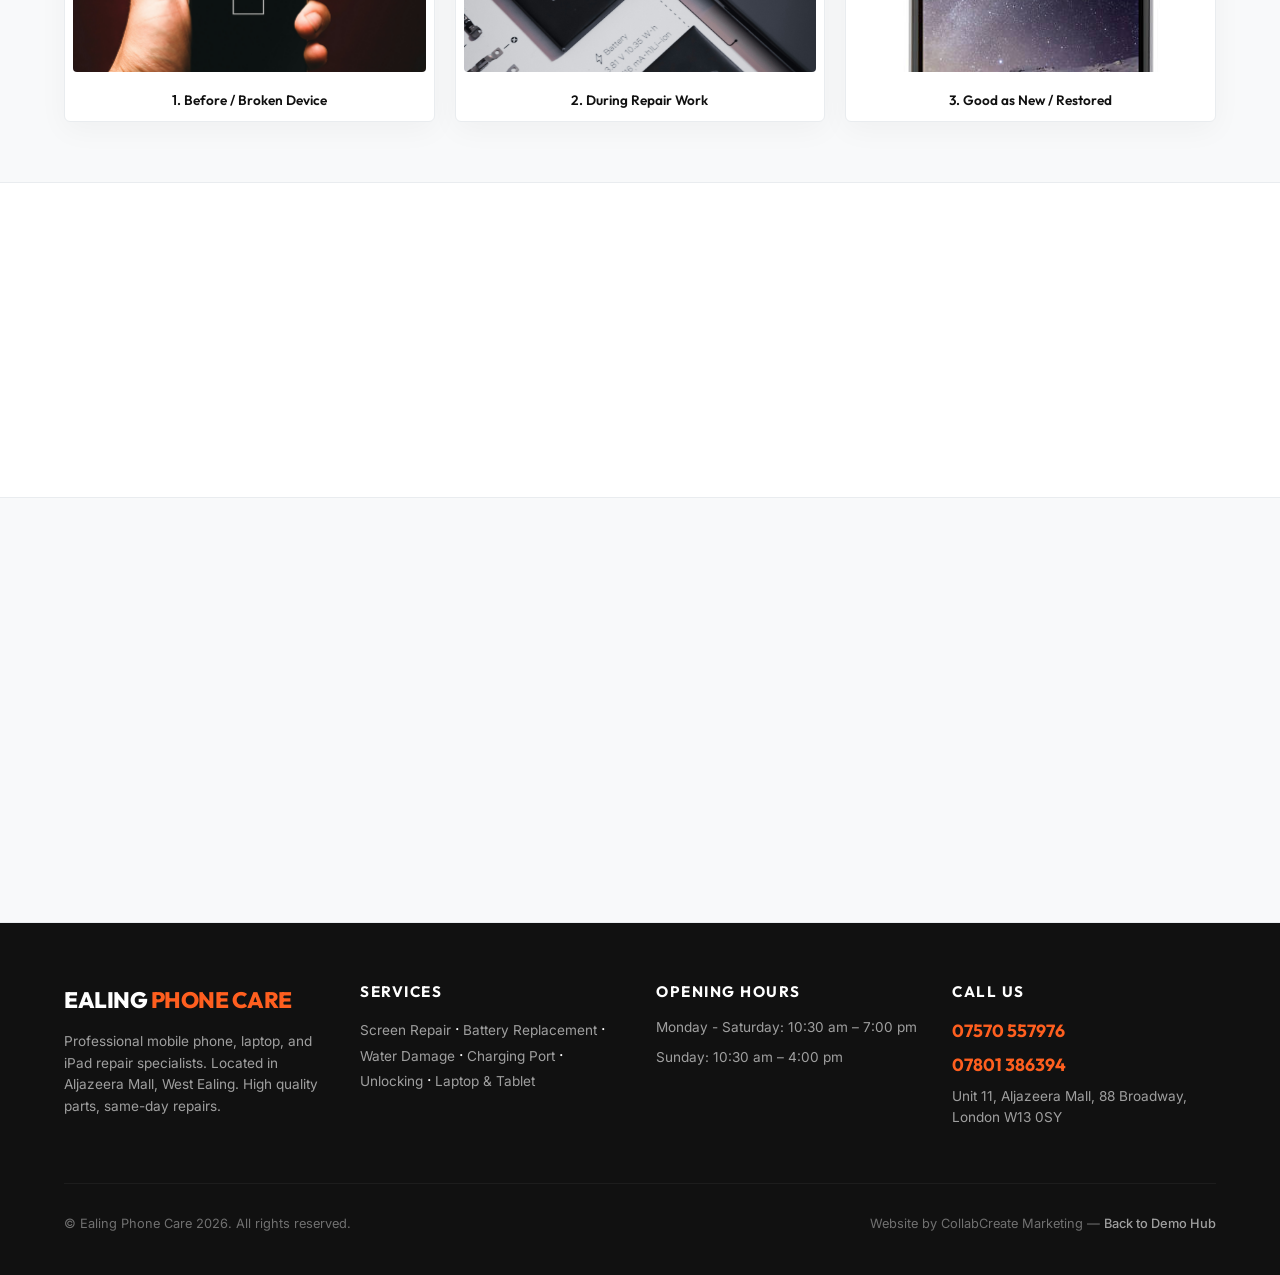
==== commit 24cb670d: "Optimize for mobile, fix hero image crop, stack services, clean phone links, resolve laptop image du" ====
--- a/battery-replacement.html
+++ b/battery-replacement.html
@@ -46,7 +46,7 @@
         <div class="container text-center reveal">
             <h1>Battery Replacement</h1>
             <p>Draining in hours, not days? A fresh battery will make your phone feel new again.</p>
-            <a href="tel:07570557976" class="btn btn-primary">Call Now to Book — 07570 557976</a>
+            <a href="tel:07570557976" class="btn btn-primary">Call Now</a>
         </div>
     </section>
 
@@ -77,7 +77,7 @@
                 <h2>Our Work Process</h2>
                 <div class="accent-divider"></div>
             </div>
-            <div class="gallery-row reveal">
+            <div class="gallery-row battery-gallery reveal">
                 <div class="gallery-item-wrapper" onclick="openLightbox('Battery dead image 1.jpg', 'Initial Diagnosis State')">
                     <img src="Battery dead image 1.jpg" alt="Before repair">
                     <span>1. Before / Broken Device</span>
@@ -99,7 +99,7 @@
         <div class="container">
             <h2>Don't Wait — Get It Fixed Today</h2>
             <p>Most Battery Replacement repairs are completed the same day. Walk in or call ahead to check availability.</p>
-            <a href="tel:07570557976" class="btn btn-primary">Call 07570 557976</a>
+            <a href="tel:07570557976" class="btn btn-primary">Call Now</a>
         </div>
     </section>
 
--- a/style.css
+++ b/style.css
@@ -1190,6 +1190,8 @@
 }
 
 @media (max-width: 768px) {
+    .services-grid { grid-template-columns: 1fr !important; }
+
     .hamburger { display: block; }
     .nav-links {
         display: none;
@@ -1213,3 +1215,18 @@
     .footer-bottom { flex-direction: column; text-align: center; }
     .pouches-grid { grid-template-columns: repeat(2, 1fr); }
 }
+
+/* Fix Phone Unlocking Hero positioning on Mobile */
+@media (max-width: 768px) {
+    .phone-unlock-hero {
+        background-position: center 25% !important;
+    }
+}
+
+/* Prevent cropping of battery screenshots in hero journey on Mobile */
+@media (max-width: 768px) {
+    .battery-gallery img {
+        object-fit: contain !important;
+        background-color: var(--bg-alternate) !important;
+    }
+}
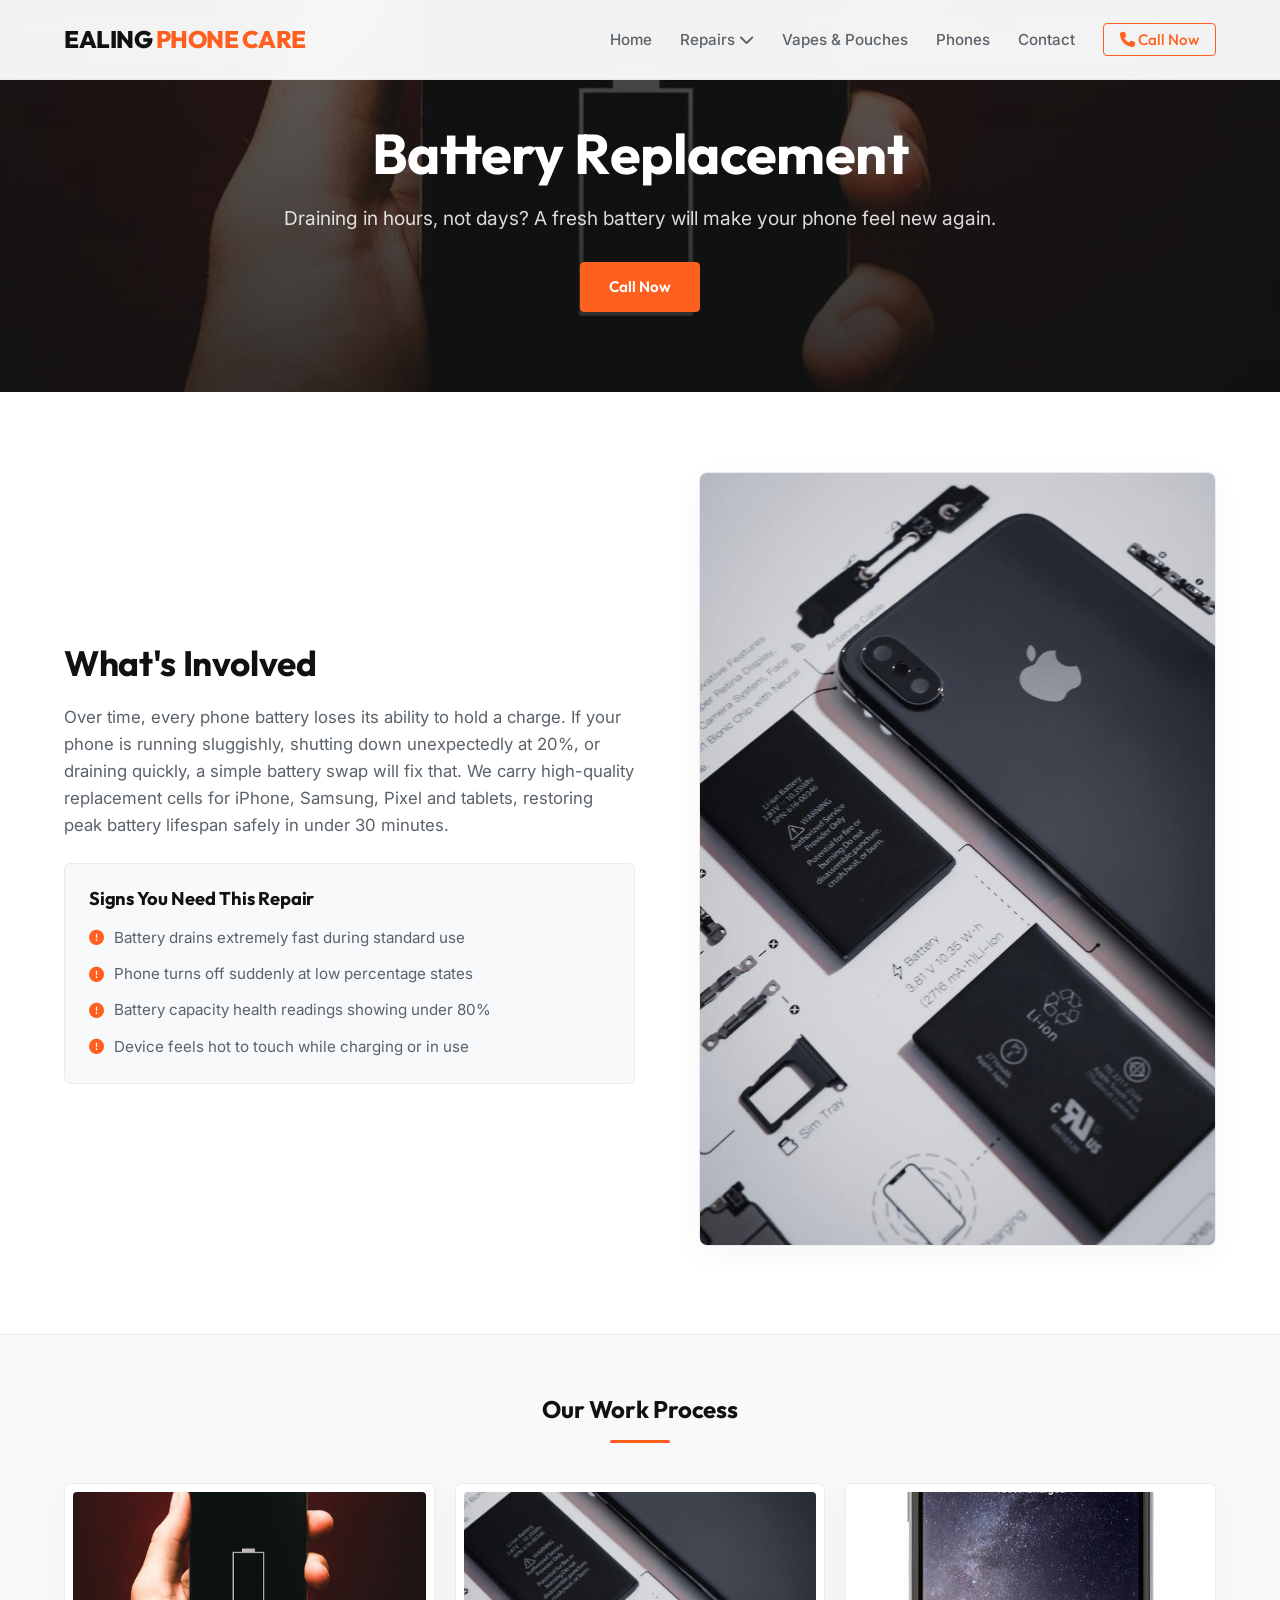
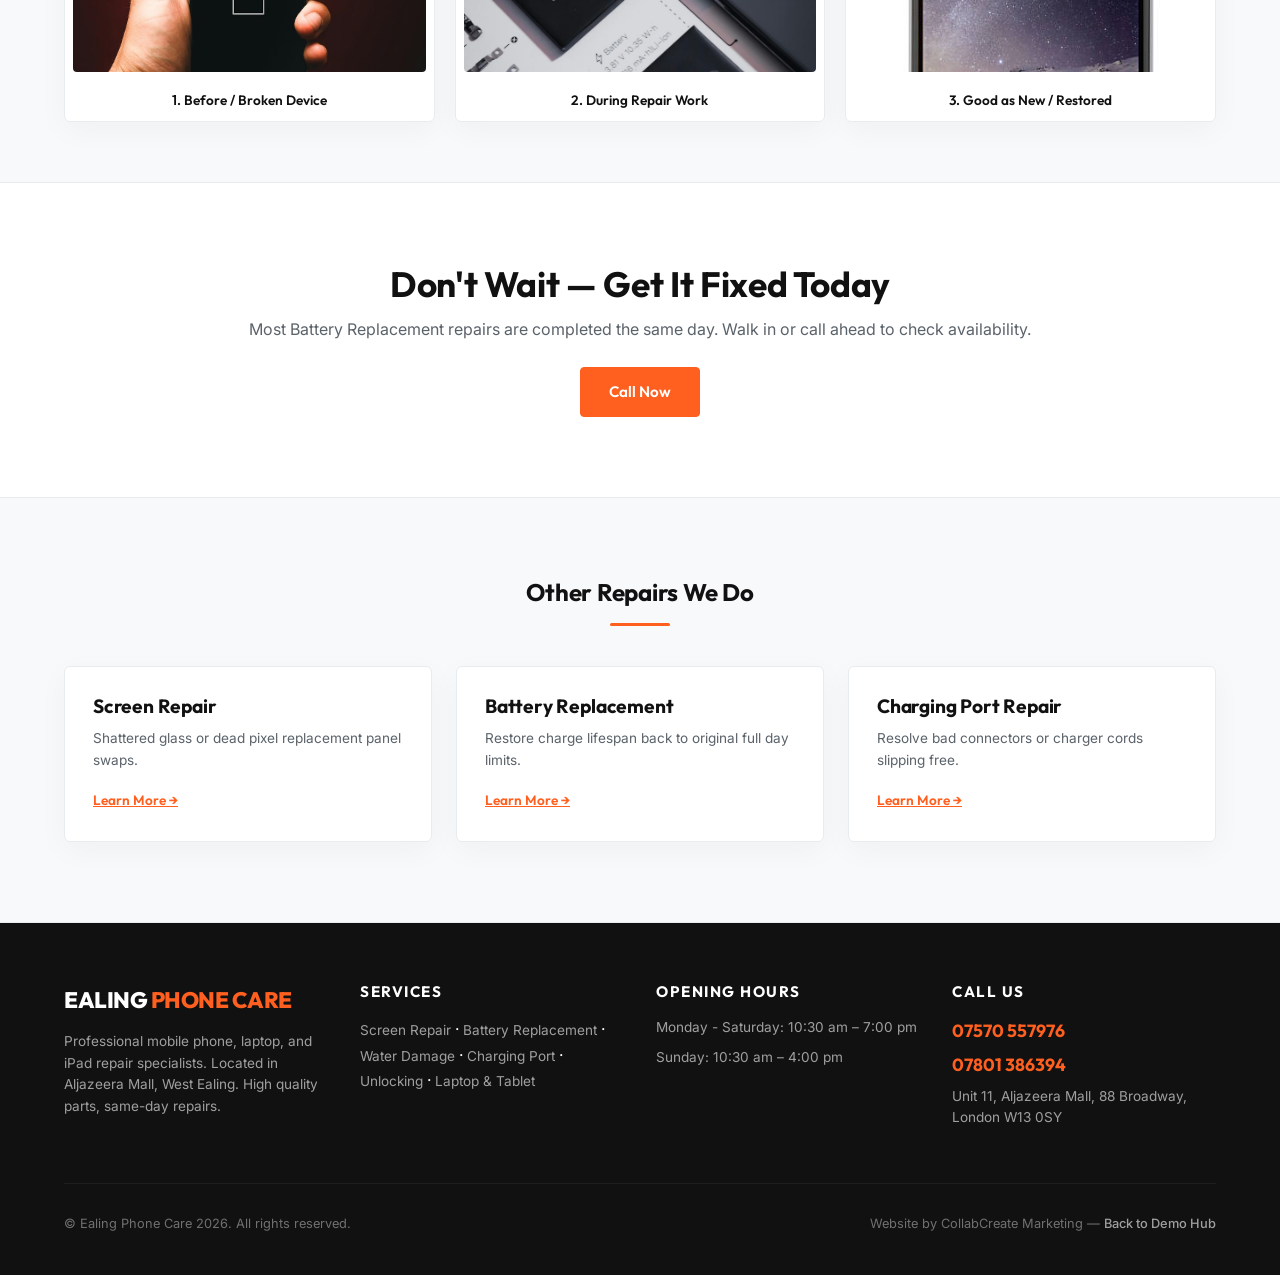
==== commit 19754be2: "Fix mobile dropdown menu toggle/alignment and optimize large images for faster load speeds" ====
--- a/battery-replacement.html
+++ b/battery-replacement.html
@@ -189,6 +189,27 @@
             hamburger.querySelector('i').classList.toggle('fa-xmark');
         });
 
+        // Repairs dropdown toggle on mobile
+        const dropdownTrigger = document.querySelector('.dropdown-trigger') || document.querySelector('.dropdown > a');
+        const dropdownMenu = document.querySelector('.dropdown-menu');
+        if (dropdownTrigger && dropdownMenu) {
+            dropdownTrigger.addEventListener('click', (e) => {
+                if (window.innerWidth <= 768) {
+                    e.preventDefault();
+                    dropdownMenu.classList.toggle('active');
+                    dropdownTrigger.classList.toggle('active');
+                    
+                    // Rotate chevron icon
+                    const chevron = dropdownTrigger.querySelector('.fa-chevron-down') || dropdownTrigger.querySelector('.fa-angle-down');
+                    if (chevron) {
+                        chevron.style.transform = dropdownMenu.classList.contains('active') ? 'rotate(180deg)' : 'none';
+                        chevron.style.transition = 'transform 0.3s ease';
+                    }
+                }
+            });
+        }
+
+
         // Intersection Observer Scroll Animations
         const revealElements = document.querySelectorAll('.reveal');
         const observer = new IntersectionObserver((entries, obs) => {
--- a/style.css
+++ b/style.css
@@ -1230,3 +1230,45 @@
         background-color: var(--bg-alternate) !important;
     }
 }
+
+/* Premium Mobile Dropdown Fixes */
+@media (max-width: 768px) {
+    .dropdown {
+        width: 100% !important;
+        text-align: center !important;
+    }
+    .dropdown-trigger, .dropdown > a {
+        display: inline-flex !important;
+        align-items: center !important;
+        justify-content: center !important;
+        width: 100% !important;
+        gap: 6px !important;
+    }
+    .dropdown-menu {
+        display: none !important; /* Hide by default on mobile */
+        position: static !important;
+        width: 100% !important;
+        background-color: var(--bg-alternate) !important;
+        border-radius: 6px !important;
+        margin-top: 10px !important;
+        padding: 8px 0 !important;
+        box-shadow: none !important;
+        border: none !important;
+        visibility: visible !important;
+        opacity: 1 !important;
+        transform: none !important;
+    }
+    .dropdown-menu.active {
+        display: block !important;
+    }
+    .dropdown-menu li {
+        width: 100% !important;
+    }
+    .dropdown-menu li a {
+        padding: 10px 20px !important;
+        text-align: center !important;
+        width: 100% !important;
+        font-size: 0.95rem !important;
+        display: block !important;
+    }
+}
